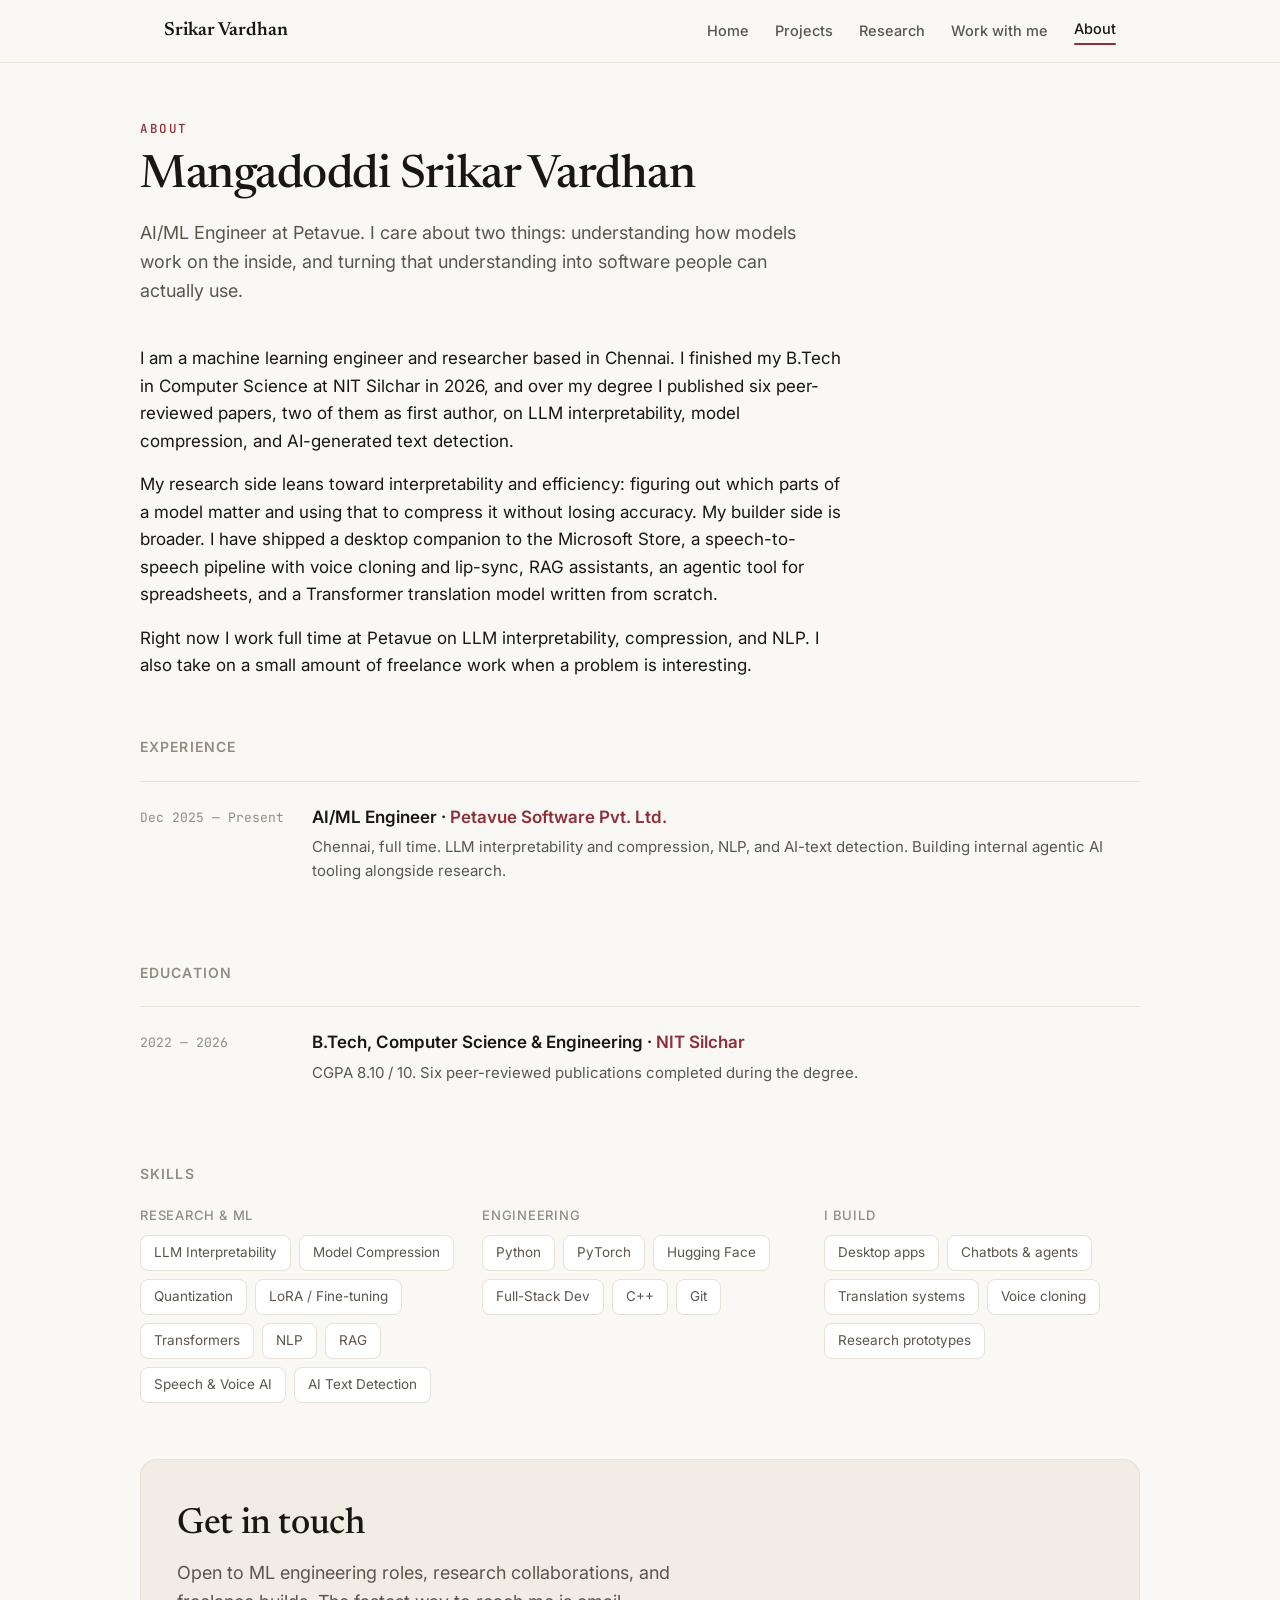
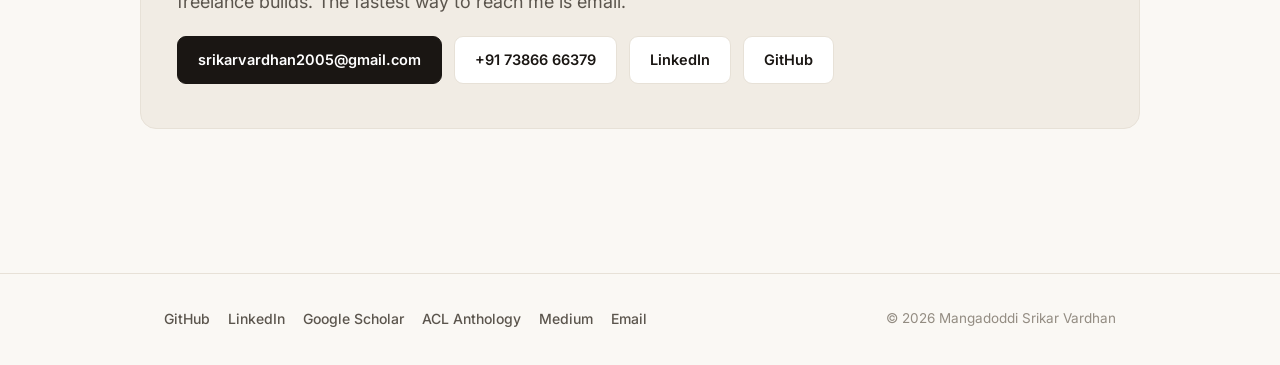
==== about.html @ e533f4d1 "Build portfolio site: multi-page (home, projects, research, services, about) Static HTML + CSS, edit" ====
<!DOCTYPE html>
<html lang="en">
<head>
<meta charset="UTF-8" />
<meta name="viewport" content="width=device-width, initial-scale=1.0" />
<title>About — Srikar Vardhan</title>
<meta name="description" content="About Mangadoddi Srikar Vardhan: AI/ML Engineer at Petavue, B.Tech CSE from NIT Silchar, with six peer-reviewed publications." />
<link rel="preconnect" href="https://fonts.googleapis.com" />
<link rel="preconnect" href="https://fonts.gstatic.com" crossorigin />
<link href="https://fonts.googleapis.com/css2?family=Newsreader:opsz,wght@6..72,400;6..72,500;6..72,600;6..72,700&family=Inter:wght@400;500;600;700&family=JetBrains+Mono:wght@400;500&display=swap" rel="stylesheet" />
<link rel="stylesheet" href="style.css" />
</head>
<body>

<nav>
  <div class="wrap nav-inner">
    <a href="index.html" class="nav-name">Srikar Vardhan</a>
    <div class="nav-links">
      <a href="index.html">Home</a>
      <a href="projects.html">Projects</a>
      <a href="research.html">Research</a>
      <a href="services.html">Work with me</a>
      <a href="about.html" class="current">About</a>
    </div>
  </div>
</nav>

<main class="wrap page">
  <div class="page-head">
    <div class="kicker">About</div>
    <h1>Mangadoddi Srikar Vardhan</h1>
    <p>AI/ML Engineer at Petavue. I care about two things: understanding how models work on the inside, and turning that understanding into software people can actually use.</p>
  </div>

  <section>
    <div style="max-width:64ch">
      <p>I am a machine learning engineer and researcher based in Chennai. I finished my B.Tech in Computer Science at NIT Silchar in 2026, and over my degree I published six peer-reviewed papers, two of them as first author, on LLM interpretability, model compression, and AI-generated text detection.</p>
      <p>My research side leans toward interpretability and efficiency: figuring out which parts of a model matter and using that to compress it without losing accuracy. My builder side is broader. I have shipped a desktop companion to the Microsoft Store, a speech-to-speech pipeline with voice cloning and lip-sync, RAG assistants, an agentic tool for spreadsheets, and a Transformer translation model written from scratch.</p>
      <p>Right now I work full time at Petavue on LLM interpretability, compression, and NLP. I also take on a small amount of freelance work when a problem is interesting.</p>
    </div>
  </section>

  <section>
    <div class="sec-title">Experience</div>
    <div class="tl">
      <div class="when">Dec 2025 — Present</div>
      <div>
        <div class="role">AI/ML Engineer · <span class="org">Petavue Software Pvt. Ltd.</span></div>
        <div class="what">Chennai, full time. LLM interpretability and compression, NLP, and AI-text detection. Building internal agentic AI tooling alongside research.</div>
      </div>
    </div>
  </section>

  <section>
    <div class="sec-title">Education</div>
    <div class="tl">
      <div class="when">2022 — 2026</div>
      <div>
        <div class="role">B.Tech, Computer Science &amp; Engineering · <span class="org">NIT Silchar</span></div>
        <div class="what">CGPA 8.10 / 10. Six peer-reviewed publications completed during the degree.</div>
      </div>
    </div>
  </section>

  <section>
    <div class="sec-title">Skills</div>
    <div class="skills">
      <div>
        <h4>Research &amp; ML</h4>
        <div class="chips">
          <span class="chip">LLM Interpretability</span>
          <span class="chip">Model Compression</span>
          <span class="chip">Quantization</span>
          <span class="chip">LoRA / Fine-tuning</span>
          <span class="chip">Transformers</span>
          <span class="chip">NLP</span>
          <span class="chip">RAG</span>
          <span class="chip">Speech &amp; Voice AI</span>
          <span class="chip">AI Text Detection</span>
        </div>
      </div>
      <div>
        <h4>Engineering</h4>
        <div class="chips">
          <span class="chip">Python</span>
          <span class="chip">PyTorch</span>
          <span class="chip">Hugging Face</span>
          <span class="chip">Full-Stack Dev</span>
          <span class="chip">C++</span>
          <span class="chip">Git</span>
        </div>
      </div>
      <div>
        <h4>I build</h4>
        <div class="chips">
          <span class="chip">Desktop apps</span>
          <span class="chip">Chatbots &amp; agents</span>
          <span class="chip">Translation systems</span>
          <span class="chip">Voice cloning</span>
          <span class="chip">Research prototypes</span>
        </div>
      </div>
    </div>
  </section>

  <section>
    <div class="contact">
      <h2>Get in touch</h2>
      <p class="muted">Open to ML engineering roles, research collaborations, and freelance builds. The fastest way to reach me is email.</p>
      <div class="btns" style="margin-top:20px">
        <a class="btn solid" href="https://mail.google.com/mail/?view=cm&fs=1&to=srikarvardhan2005@gmail.com" target="_blank" rel="noopener">srikarvardhan2005@gmail.com</a>
        <a class="btn" href="tel:+917386666379">+91 73866 66379</a>
        <a class="btn" href="https://www.linkedin.com/in/srikar-vardhan/" target="_blank" rel="noopener">LinkedIn</a>
        <a class="btn" href="https://github.com/M-SRIKAR-VARDHAN" target="_blank" rel="noopener">GitHub</a>
      </div>
    </div>
  </section>

</main>

<footer>
  <div class="wrap foot-inner">
    <div class="foot-links">
      <a href="https://github.com/M-SRIKAR-VARDHAN" target="_blank" rel="noopener">GitHub</a>
      <a href="https://www.linkedin.com/in/srikar-vardhan/" target="_blank" rel="noopener">LinkedIn</a>
      <a href="https://scholar.google.com/citations?user=3X9GIJ8AAAAJ&hl=en" target="_blank" rel="noopener">Google Scholar</a>
      <a href="https://aclanthology.org/people/mangadoddi-srikar-vardhan/unverified/" target="_blank" rel="noopener">ACL Anthology</a>
      <a href="https://medium.com/@srikarvardhan2005" target="_blank" rel="noopener">Medium</a>
      <a href="mailto:srikarvardhan2005@gmail.com">Email</a>
    </div>
    <div class="foot-copy">© <span id="y"></span> Mangadoddi Srikar Vardhan</div>
  </div>
</footer>

<script>document.getElementById('y').textContent = new Date().getFullYear();</script>
<script src="script.js"></script>
</body>
</html>
---- style.css ----
/* =======================================================
   Srikar Vardhan — portfolio styles (shared across pages)
   Palette: warm paper, ink black, single garnet accent.
   ======================================================= */
:root {
  --bg: #faf8f4;
  --bg-2: #f1ece4;
  --card: #ffffff;
  --ink: #1a1613;
  --ink-soft: #5b554d;
  --ink-faint: #938c82;
  --line: #e7e1d7;
  --accent: #8c2f39;
  --accent-soft: #a84551;
  --navy: #23425f;
  --shadow: 0 1px 2px rgba(26,22,19,.04), 0 6px 22px rgba(26,22,19,.05);
  --shadow-lg: 0 20px 48px rgba(26,22,19,.12);
  --radius: 12px;
  --maxw: 1000px;
}
* { box-sizing: border-box; }
html { scroll-behavior: smooth; }
body {
  margin: 0; background: var(--bg); color: var(--ink);
  font-family: 'Inter', system-ui, -apple-system, sans-serif;
  font-size: 17px; line-height: 1.62; -webkit-font-smoothing: antialiased;
}
h1,h2,h3,h4 { font-family: 'Newsreader', Georgia, serif; font-weight: 500; line-height: 1.18; letter-spacing: -.01em; margin: 0; }
p { margin: 0 0 1rem; }
a { color: var(--accent); text-decoration: none; }
a:hover { text-decoration: underline; text-underline-offset: 3px; }
.mono { font-family: 'JetBrains Mono', monospace; }
.wrap { max-width: var(--maxw); margin: 0 auto; padding: 0 24px; }
.accent { color: var(--accent); }
.muted { color: var(--ink-soft); }
img { max-width: 100%; display: block; }

/* ---------- nav ---------- */
nav {
  position: sticky; top: 0; z-index: 50;
  background: rgba(250,248,244,.85); backdrop-filter: blur(10px);
  border-bottom: 1px solid var(--line);
}
.nav-inner { display: flex; align-items: center; justify-content: space-between; height: 62px; }
.nav-name { font-family: 'Newsreader', serif; font-size: 19px; font-weight: 600; color: var(--ink); }
.nav-name:hover { text-decoration: none; }
.nav-links { display: flex; gap: 26px; align-items: center; }
.nav-links a { color: var(--ink-soft); font-size: 14.5px; font-weight: 500; }
.nav-links a:hover { color: var(--accent); text-decoration: none; }
.nav-links a.current { color: var(--ink); }
.nav-links a.current::after { content: ""; display: block; height: 2px; background: var(--accent); margin-top: 2px; border-radius: 2px; }
@media (max-width: 680px){ .nav-links { gap: 16px; } .nav-links a { font-size: 13.5px; } .nav-name { font-size: 17px; } }

/* ---------- generic page ---------- */
.page { padding: 56px 0 72px; }
.page-head { margin-bottom: 40px; }
.kicker { font-family: 'JetBrains Mono', monospace; font-size: 12.5px; font-weight: 500; color: var(--accent); letter-spacing: .12em; text-transform: uppercase; }
.page-head h1 { font-size: clamp(32px, 5vw, 46px); margin: 10px 0 0; }
.page-head p { color: var(--ink-soft); font-size: 18px; max-width: 62ch; margin: 14px 0 0; }
section + section { margin-top: 56px; }
.sec-title { font-size: 14px; font-weight: 600; font-family: 'Inter',sans-serif; text-transform: uppercase; letter-spacing: .08em; color: var(--ink-faint); margin-bottom: 22px; }

/* ---------- buttons ---------- */
.btns { display: flex; flex-wrap: wrap; gap: 12px; }
.btn {
  display: inline-flex; align-items: center; gap: 8px;
  padding: 11px 20px; border-radius: 9px; font-size: 14.5px; font-weight: 600;
  border: 1px solid var(--line); background: var(--card); color: var(--ink); transition: .16s ease;
}
.btn:hover { text-decoration: none; transform: translateY(-1px); box-shadow: var(--shadow); border-color: #d8d0c2; }
.btn.solid { background: var(--ink); color: #fff; border-color: var(--ink); }
.btn.solid:hover { background: var(--accent); border-color: var(--accent); }
.btn.sm { padding: 8px 15px; font-size: 13.5px; }

/* ---------- home hero ---------- */
.hero { padding: 64px 0 40px; }
.hero-grid { display: grid; grid-template-columns: 1fr auto; gap: 48px; align-items: center; }
.hero h1 { font-size: clamp(38px, 6vw, 58px); margin: 0 0 6px; letter-spacing: -.02em; }
.hero .sub { font-size: clamp(17px,2.2vw,20px); color: var(--accent); font-weight: 600; margin-bottom: 18px; }
.hero p { font-size: 18.5px; color: var(--ink-soft); max-width: 56ch; }
.hero p b { color: var(--ink); font-weight: 600; }
.portrait { width: 220px; height: 268px; border-radius: 14px; background: var(--bg-2); object-fit: cover; box-shadow: var(--shadow-lg); }
.portrait-fallback {
  width: 220px; height: 268px; border-radius: 14px; display: grid; place-items: center;
  background: linear-gradient(160deg, var(--navy), var(--accent)); color: #fff;
  font-family: 'Newsreader', serif; font-size: 68px; box-shadow: var(--shadow-lg);
}
@media (max-width: 760px){
  .hero-grid { grid-template-columns: 1fr; gap: 28px; }
  .portrait, .portrait-fallback { width: 150px; height: 184px; font-size: 48px; order: -1; }
}

/* ---------- facts row ---------- */
.facts { display: flex; flex-wrap: wrap; gap: 10px 28px; margin-top: 30px; padding-top: 26px; border-top: 1px solid var(--line); }
.fact { font-size: 14.5px; color: var(--ink-soft); }
.fact b { color: var(--ink); font-weight: 600; }

/* ---------- cards grid ---------- */
.grid { display: grid; gap: 18px; }
.grid.cols-3 { grid-template-columns: repeat(3, 1fr); }
.grid.cols-2 { grid-template-columns: repeat(2, 1fr); }
@media (max-width: 820px){ .grid.cols-3 { grid-template-columns: 1fr 1fr; } }
@media (max-width: 560px){ .grid.cols-3, .grid.cols-2 { grid-template-columns: 1fr; } }

.card {
  background: var(--card); border: 1px solid var(--line); border-radius: var(--radius);
  padding: 22px; box-shadow: var(--shadow); transition: .18s ease;
  display: flex; flex-direction: column; gap: 10px; height: 100%;
}
a.card { color: var(--ink); }
a.card:hover { text-decoration: none; transform: translateY(-3px); box-shadow: var(--shadow-lg); border-color: #d8d0c2; }
.card-top { display: flex; align-items: baseline; justify-content: space-between; gap: 10px; }
.card h3 { font-size: 19px; }
.card .stars { font-family: 'JetBrains Mono', monospace; font-size: 13px; color: var(--accent); white-space: nowrap; }
.card .desc { font-size: 14.5px; color: var(--ink-soft); flex: 1; }
.tags { display: flex; flex-wrap: wrap; gap: 6px; }
.tag { font-size: 11.5px; font-weight: 600; padding: 3px 9px; border-radius: 6px; background: var(--bg-2); color: var(--ink-soft); }
.card .go { font-size: 13px; font-weight: 600; color: var(--accent); }

/* ---------- services ---------- */
.svc { background: var(--card); border: 1px solid var(--line); border-radius: var(--radius); padding: 24px; box-shadow: var(--shadow); height: 100%; }
.svc h3 { font-size: 20px; margin-bottom: 8px; }
.svc p { font-size: 14.5px; color: var(--ink-soft); margin-bottom: 12px; }
.svc .proof { font-size: 12.5px; color: var(--ink-faint); font-family: 'JetBrains Mono', monospace; }
.svc .proof a { color: var(--ink-faint); }

/* ---------- publications ---------- */
.pub { padding: 26px 0; border-top: 1px solid var(--line); display: flex; gap: 22px; }
.pub:first-of-type { border-top: none; padding-top: 6px; }
.pub-year { font-family: 'JetBrains Mono', monospace; font-size: 13px; color: var(--ink-faint); min-width: 46px; padding-top: 6px; }
.pub-body { flex: 1; }
.pub-flag { display: inline-block; font-size: 11px; font-weight: 700; letter-spacing: .04em; text-transform: uppercase; color: var(--accent); margin-bottom: 6px; }
.pub h3 { font-size: 21px; margin-bottom: 6px; }
.pub .authors { font-size: 14.5px; color: var(--ink-soft); margin-bottom: 8px; }
.pub .authors b { color: var(--ink); font-weight: 600; }
.pub .venue { font-size: 13.5px; color: var(--navy); font-weight: 600; }
.pub .venue.review { color: var(--accent); }
.pub .summary { font-size: 15px; color: var(--ink-soft); margin: 12px 0 0; }
.pub .pub-links { margin-top: 12px; }
@media (max-width: 600px){ .pub { flex-direction: column; gap: 8px; } }

/* ---------- timeline ---------- */
.tl { display: flex; gap: 22px; padding: 22px 0; border-top: 1px solid var(--line); }
.tl:first-of-type { border-top: none; }
.tl .when { font-family: 'JetBrains Mono', monospace; font-size: 13px; color: var(--ink-faint); min-width: 150px; padding-top: 3px; }
.tl .role { font-weight: 600; font-size: 17px; }
.tl .org { color: var(--accent); font-weight: 600; }
.tl .what { font-size: 15px; color: var(--ink-soft); margin-top: 4px; }
@media (max-width: 600px){ .tl { flex-direction: column; gap: 6px; } .tl .when { min-width: auto; } }

/* ---------- skills ---------- */
.skills { display: grid; grid-template-columns: repeat(3,1fr); gap: 26px; }
@media (max-width: 680px){ .skills { grid-template-columns: 1fr; } }
.skills h4 { font-family: 'Inter',sans-serif; font-size: 13px; text-transform: uppercase; letter-spacing: .06em; color: var(--ink-faint); margin-bottom: 12px; }
.chips { display: flex; flex-wrap: wrap; gap: 8px; }
.chip { font-size: 13.5px; padding: 6px 13px; border-radius: 8px; background: var(--card); border: 1px solid var(--line); color: var(--ink-soft); }

/* ---------- contact block ---------- */
.contact { background: var(--bg-2); border: 1px solid var(--line); border-radius: 16px; padding: 44px 36px; }
.contact h2 { font-size: clamp(26px, 4vw, 36px); margin-bottom: 12px; }
.contact p { color: var(--ink-soft); font-size: 18px; max-width: 52ch; }

/* ---------- footer ---------- */
footer { border-top: 1px solid var(--line); margin-top: 72px; padding: 34px 0; }
.foot-inner { display: flex; flex-wrap: wrap; gap: 16px; justify-content: space-between; align-items: center; }
.foot-links { display: flex; flex-wrap: wrap; gap: 18px; }
.foot-links a { color: var(--ink-soft); font-size: 14px; font-weight: 500; }
.foot-copy { color: var(--ink-faint); font-size: 13.5px; }

/* ---------- reveal ---------- */
.reveal { opacity: 0; transform: translateY(16px); transition: opacity .55s ease, transform .55s ease; }
.reveal.in { opacity: 1; transform: none; }
@media (prefers-reduced-motion: reduce){ .reveal { opacity: 1; transform: none; } html { scroll-behavior: auto; } }
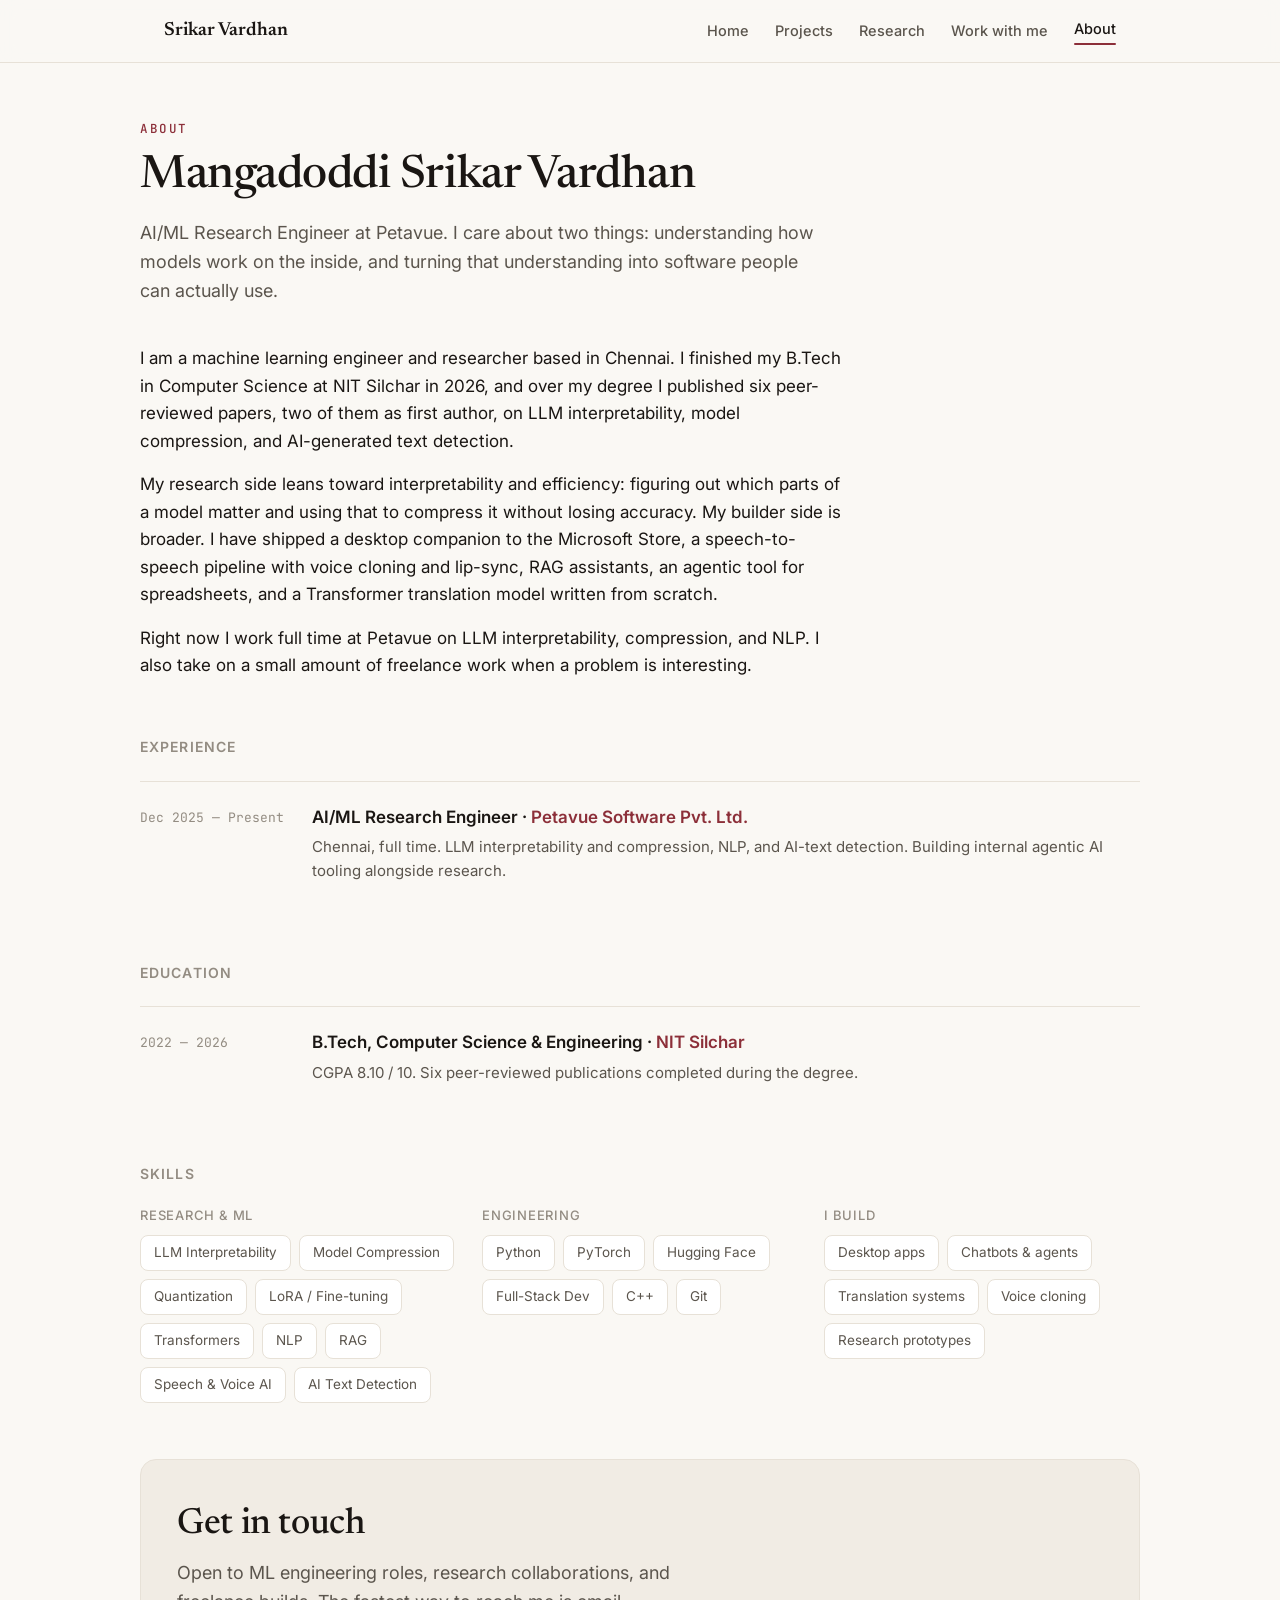
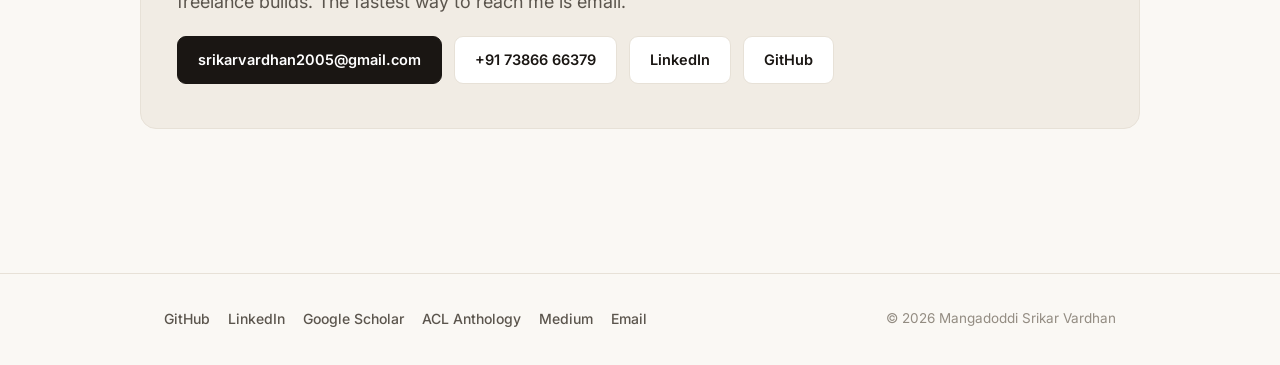
==== commit 624c4ae8: "Update site: Research Engineer title, MAX 71 features + 150+ downloads, CircuitTier cross-model resu" ====
--- a/about.html
+++ b/about.html
@@ -4,7 +4,7 @@
 <meta charset="UTF-8" />
 <meta name="viewport" content="width=device-width, initial-scale=1.0" />
 <title>About — Srikar Vardhan</title>
-<meta name="description" content="About Mangadoddi Srikar Vardhan: AI/ML Engineer at Petavue, B.Tech CSE from NIT Silchar, with six peer-reviewed publications." />
+<meta name="description" content="About Mangadoddi Srikar Vardhan: AI/ML Research Engineer at Petavue, B.Tech CSE from NIT Silchar, with six peer-reviewed publications." />
 <link rel="preconnect" href="https://fonts.googleapis.com" />
 <link rel="preconnect" href="https://fonts.gstatic.com" crossorigin />
 <link href="https://fonts.googleapis.com/css2?family=Newsreader:opsz,wght@6..72,400;6..72,500;6..72,600;6..72,700&family=Inter:wght@400;500;600;700&family=JetBrains+Mono:wght@400;500&display=swap" rel="stylesheet" />
@@ -29,7 +29,7 @@
   <div class="page-head">
     <div class="kicker">About</div>
     <h1>Mangadoddi Srikar Vardhan</h1>
-    <p>AI/ML Engineer at Petavue. I care about two things: understanding how models work on the inside, and turning that understanding into software people can actually use.</p>
+    <p>AI/ML Research Engineer at Petavue. I care about two things: understanding how models work on the inside, and turning that understanding into software people can actually use.</p>
   </div>
 
   <section>
@@ -45,7 +45,7 @@
     <div class="tl">
       <div class="when">Dec 2025 — Present</div>
       <div>
-        <div class="role">AI/ML Engineer · <span class="org">Petavue Software Pvt. Ltd.</span></div>
+        <div class="role">AI/ML Research Engineer · <span class="org">Petavue Software Pvt. Ltd.</span></div>
         <div class="what">Chennai, full time. LLM interpretability and compression, NLP, and AI-text detection. Building internal agentic AI tooling alongside research.</div>
       </div>
     </div>
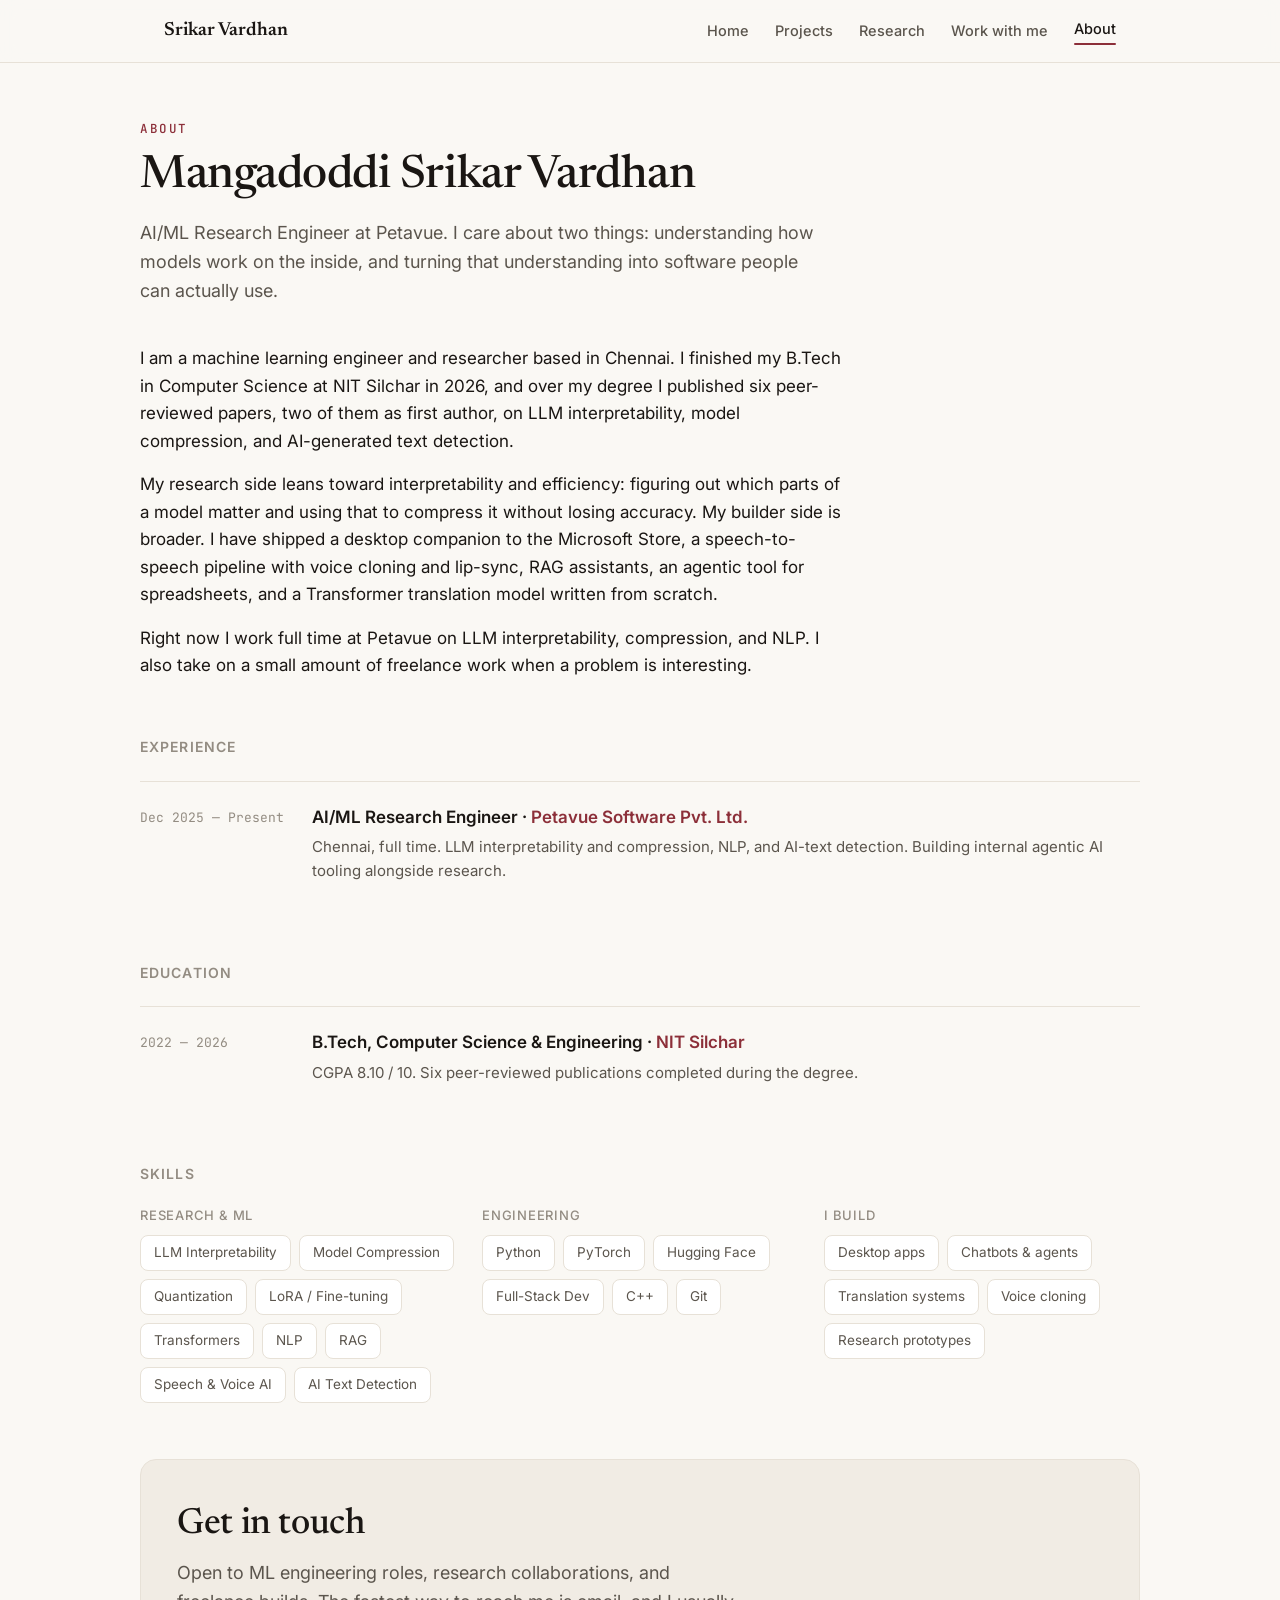
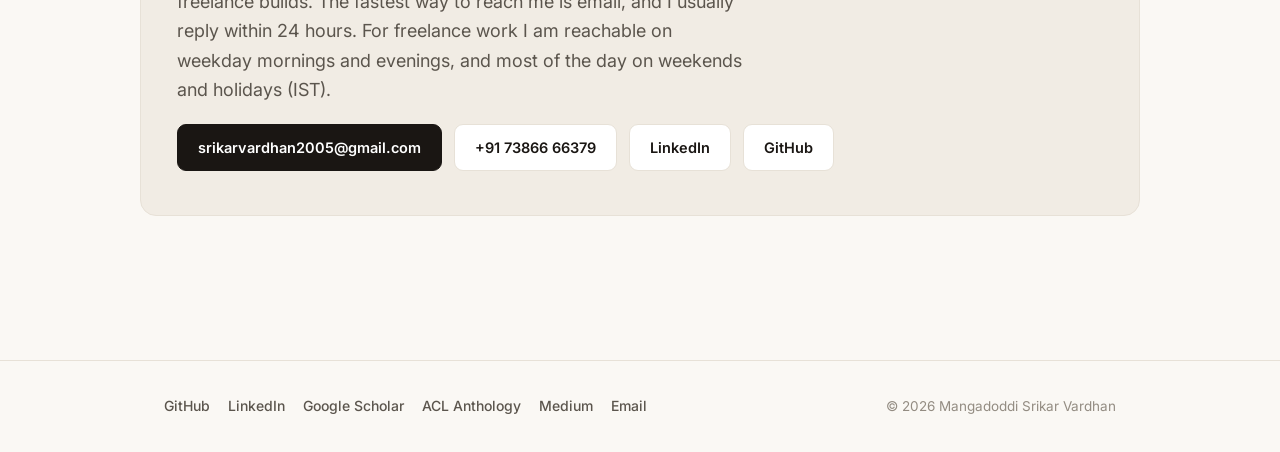
==== commit b4636c1a: "Add availability and response-time note to About contact Co-Authored-By: Claude Opus 4.8 (1M context" ====
--- a/about.html
+++ b/about.html
@@ -106,7 +106,7 @@
   <section>
     <div class="contact">
       <h2>Get in touch</h2>
-      <p class="muted">Open to ML engineering roles, research collaborations, and freelance builds. The fastest way to reach me is email.</p>
+      <p class="muted">Open to ML engineering roles, research collaborations, and freelance builds. The fastest way to reach me is email, and I usually reply within 24 hours. For freelance work I am reachable on weekday mornings and evenings, and most of the day on weekends and holidays (IST).</p>
       <div class="btns" style="margin-top:20px">
         <a class="btn solid" href="https://mail.google.com/mail/?view=cm&fs=1&to=srikarvardhan2005@gmail.com" target="_blank" rel="noopener">srikarvardhan2005@gmail.com</a>
         <a class="btn" href="tel:+917386666379">+91 73866 66379</a>
